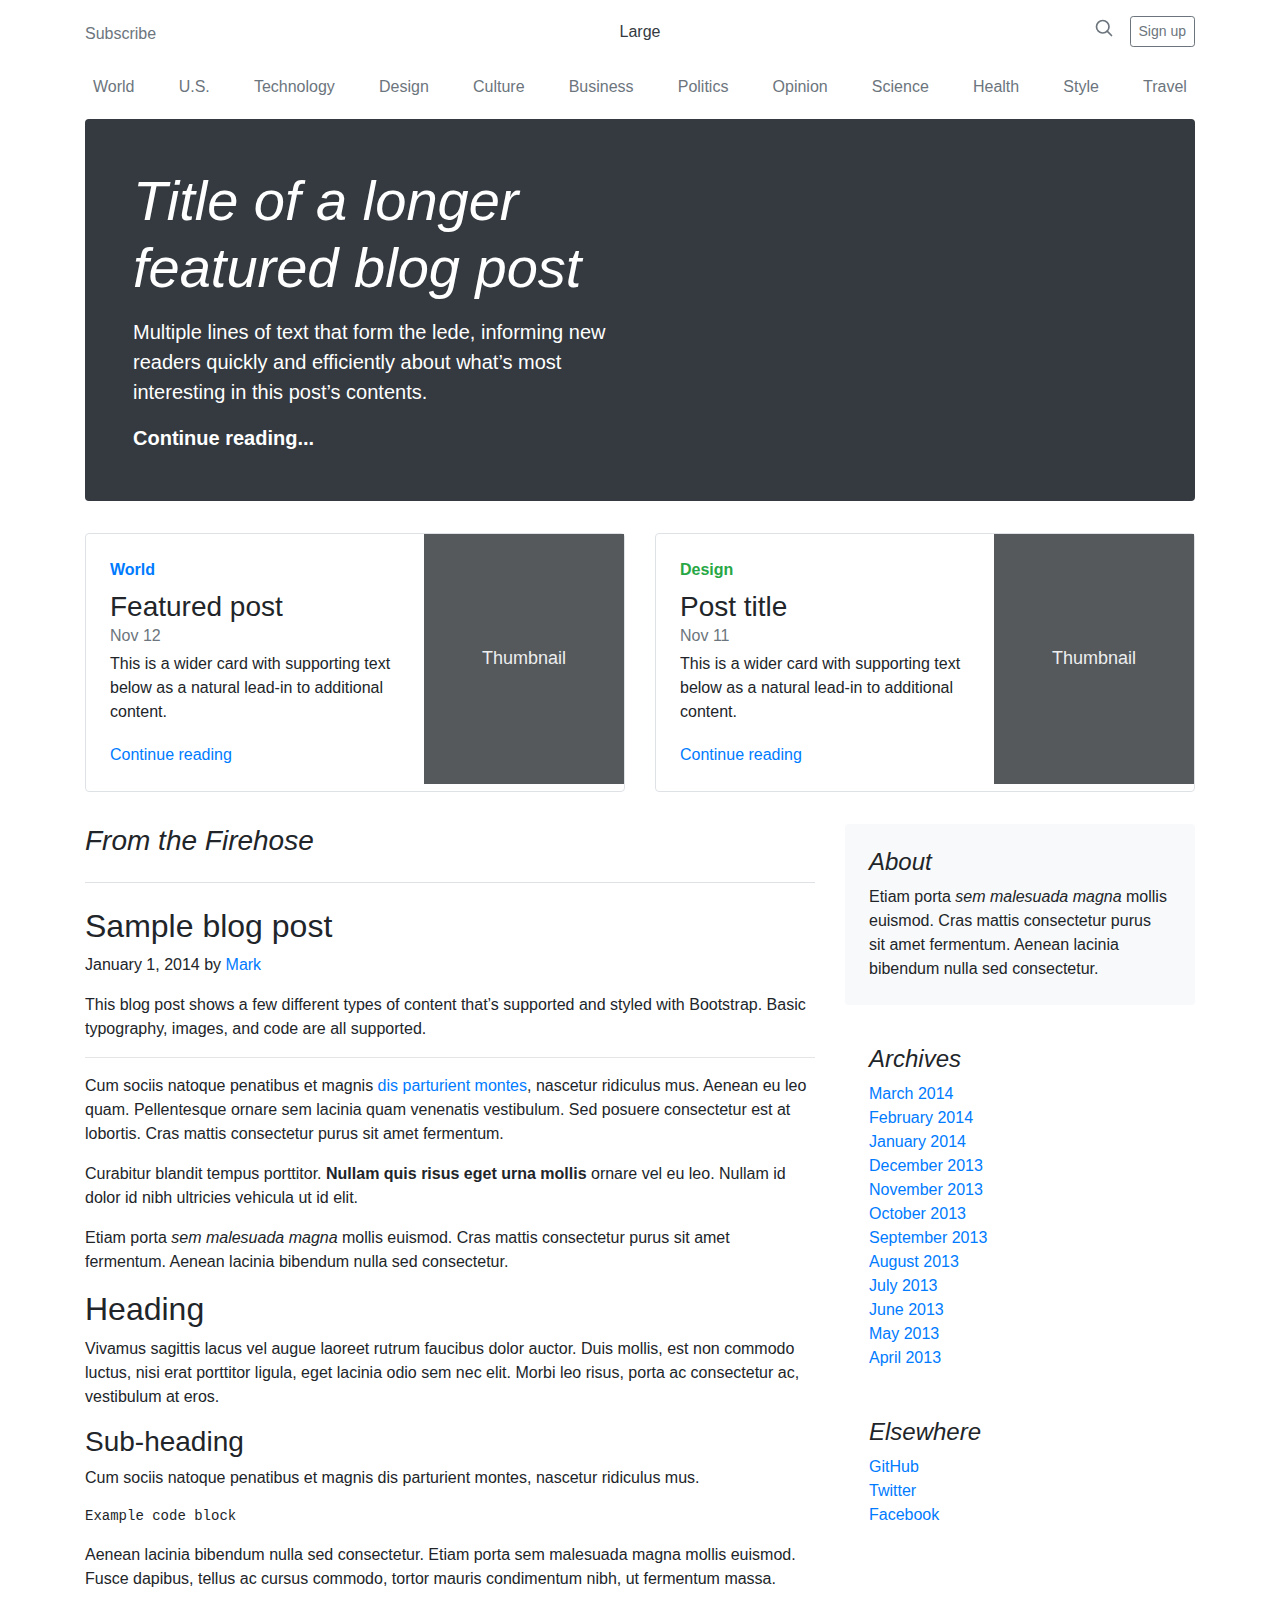
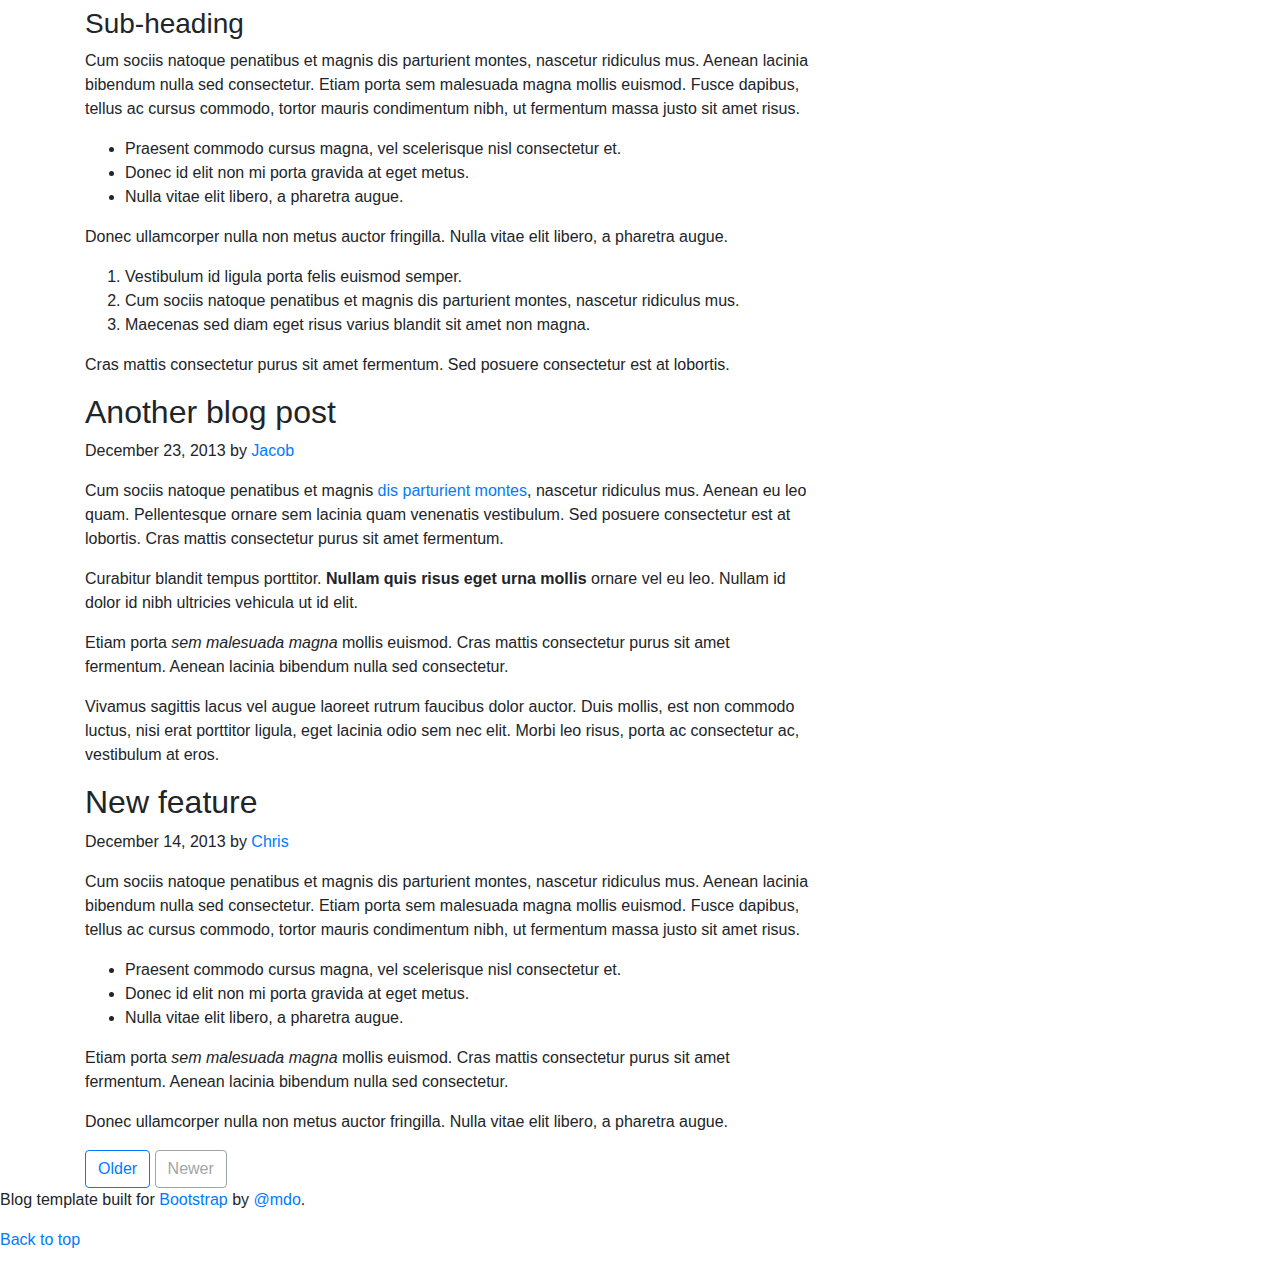
==== city-blog.html @ e00e7c24 "Update city-blog.html" ====
<!doctype html>
<html lang="en">
  <head>
    <meta charset="utf-8">
    <meta name="viewport" content="width=device-width, initial-scale=1, shrink-to-fit=no">
    <meta name="description" content="">
    <meta name="author" content="Mark Otto, Jacob Thornton, and Bootstrap contributors">
    <meta name="generator" content="Jekyll v4.0.1">
    <title>Blog Template · Bootstrap</title>

    <link rel="stylesheet" href="https://maxcdn.bootstrapcdn.com/bootstrap/4.0.0/css/bootstrap.min.css" integrity="sha384-Gn5384xqQ1aoWXA+058RXPxPg6fy4IWvTNh0E263XmFcJlSAwiGgFAW/dAiS6JXm" crossorigin="anonymous">
    <link rel="stylesheet" href="https://cdnjs.cloudflare.com/ajax/libs/font-awesome/4.7.0/css/font-awesome.min.css">
    <!-- Bootstrap core CSS -->
<link href="/docs/4.5/dist/css/bootstrap.min.css" rel="stylesheet" integrity="sha384-9aIt2nRpC12Uk9gS9baDl411NQApFmC26EwAOH8WgZl5MYYxFfc+NcPb1dKGj7Sk" crossorigin="anonymous">

    <!-- Favicons -->
<link rel="apple-touch-icon" href="/docs/4.5/assets/img/favicons/apple-touch-icon.png" sizes="180x180">
<link rel="icon" href="/docs/4.5/assets/img/favicons/favicon-32x32.png" sizes="32x32" type="image/png">
<link rel="icon" href="/docs/4.5/assets/img/favicons/favicon-16x16.png" sizes="16x16" type="image/png">
<link rel="manifest" href="/docs/4.5/assets/img/favicons/manifest.json">
<link rel="mask-icon" href="/docs/4.5/assets/img/favicons/safari-pinned-tab.svg" color="#563d7c">
<link rel="icon" href="/docs/4.5/assets/img/favicons/favicon.ico">
<meta name="msapplication-config" content="/docs/4.5/assets/img/favicons/browserconfig.xml">
<meta name="theme-color" content="#563d7c">


    <style>
      .bd-placeholder-img {
        font-size: 1.125rem;
        text-anchor: middle;
        -webkit-user-select: none;
        -moz-user-select: none;
        -ms-user-select: none;
        user-select: none;
      }

      @media (min-width: 768px) {
        .bd-placeholder-img-lg {
          font-size: 3.5rem;
        }
      }
    </style>
    <!-- Custom styles for this template -->
    <link href="https://fonts.googleapis.com/css?family=Playfair+Display:700,900" rel="stylesheet">
  </head>

  <body>
    <div class="container">
  <header class="blog-header py-3">
    <div class="row flex-nowrap justify-content-between align-items-center">
      <div class="col-4 pt-1">
        <a class="text-muted" href="#">Subscribe</a>
      </div>
      <div class="col-4 text-center">
        <a class="blog-header-logo text-dark" href="#">Large</a>
      </div>
      <div class="col-4 d-flex justify-content-end align-items-center">
        <a class="text-muted" href="#" aria-label="Search">
          <svg xmlns="http://www.w3.org/2000/svg" width="20" height="20" fill="none" stroke="currentColor" stroke-linecap="round" stroke-linejoin="round" stroke-width="2" class="mx-3" role="img" viewBox="0 0 24 24" focusable="false"><title>Search</title><circle cx="10.5" cy="10.5" r="7.5"/><path d="M21 21l-5.2-5.2"/></svg>
        </a>
        <a class="btn btn-sm btn-outline-secondary" href="#">Sign up</a>
      </div>
    </div>
  </header>

  <div class="nav-scroller py-1 mb-2">
    <nav class="nav d-flex justify-content-between">
      <a class="p-2 text-muted" href="#">World</a>
      <a class="p-2 text-muted" href="#">U.S.</a>
      <a class="p-2 text-muted" href="#">Technology</a>
      <a class="p-2 text-muted" href="#">Design</a>
      <a class="p-2 text-muted" href="#">Culture</a>
      <a class="p-2 text-muted" href="#">Business</a>
      <a class="p-2 text-muted" href="#">Politics</a>
      <a class="p-2 text-muted" href="#">Opinion</a>
      <a class="p-2 text-muted" href="#">Science</a>
      <a class="p-2 text-muted" href="#">Health</a>
      <a class="p-2 text-muted" href="#">Style</a>
      <a class="p-2 text-muted" href="#">Travel</a>
    </nav>
  </div>

  <div class="jumbotron p-4 p-md-5 text-white rounded bg-dark">
    <div class="col-md-6 px-0">
      <h1 class="display-4 font-italic">Title of a longer featured blog post</h1>
      <p class="lead my-3">Multiple lines of text that form the lede, informing new readers quickly and efficiently about what’s most interesting in this post’s contents.</p>
      <p class="lead mb-0"><a href="#" class="text-white font-weight-bold">Continue reading...</a></p>
    </div>
  </div>

  <div class="row mb-2">
    <div class="col-md-6">
      <div class="row no-gutters border rounded overflow-hidden flex-md-row mb-4 shadow-sm h-md-250 position-relative">
        <div class="col p-4 d-flex flex-column position-static">
          <strong class="d-inline-block mb-2 text-primary">World</strong>
          <h3 class="mb-0">Featured post</h3>
          <div class="mb-1 text-muted">Nov 12</div>
          <p class="card-text mb-auto">This is a wider card with supporting text below as a natural lead-in to additional content.</p>
          <a href="#" class="stretched-link">Continue reading</a>
        </div>
        <div class="col-auto d-none d-lg-block">
          <svg class="bd-placeholder-img" width="200" height="250" xmlns="http://www.w3.org/2000/svg" preserveAspectRatio="xMidYMid slice" focusable="false" role="img" aria-label="Placeholder: Thumbnail"><title>Placeholder</title><rect width="100%" height="100%" fill="#55595c"/><text x="50%" y="50%" fill="#eceeef" dy=".3em">Thumbnail</text></svg>
        </div>
      </div>
    </div>
    <div class="col-md-6">
      <div class="row no-gutters border rounded overflow-hidden flex-md-row mb-4 shadow-sm h-md-250 position-relative">
        <div class="col p-4 d-flex flex-column position-static">
          <strong class="d-inline-block mb-2 text-success">Design</strong>
          <h3 class="mb-0">Post title</h3>
          <div class="mb-1 text-muted">Nov 11</div>
          <p class="mb-auto">This is a wider card with supporting text below as a natural lead-in to additional content.</p>
          <a href="#" class="stretched-link">Continue reading</a>
        </div>
        <div class="col-auto d-none d-lg-block">
          <svg class="bd-placeholder-img" width="200" height="250" xmlns="http://www.w3.org/2000/svg" preserveAspectRatio="xMidYMid slice" focusable="false" role="img" aria-label="Placeholder: Thumbnail"><title>Placeholder</title><rect width="100%" height="100%" fill="#55595c"/><text x="50%" y="50%" fill="#eceeef" dy=".3em">Thumbnail</text></svg>
        </div>
      </div>
    </div>
  </div>
</div>

<main role="main" class="container">
  <div class="row">
    <div class="col-md-8 blog-main">
      <h3 class="pb-4 mb-4 font-italic border-bottom">
        From the Firehose
      </h3>

      <div class="blog-post">
        <h2 class="blog-post-title">Sample blog post</h2>
        <p class="blog-post-meta">January 1, 2014 by <a href="#">Mark</a></p>

        <p>This blog post shows a few different types of content that’s supported and styled with Bootstrap. Basic typography, images, and code are all supported.</p>
        <hr>
        <p>Cum sociis natoque penatibus et magnis <a href="#">dis parturient montes</a>, nascetur ridiculus mus. Aenean eu leo quam. Pellentesque ornare sem lacinia quam venenatis vestibulum. Sed posuere consectetur est at lobortis. Cras mattis consectetur purus sit amet fermentum.</p>
        <blockquote>
          <p>Curabitur blandit tempus porttitor. <strong>Nullam quis risus eget urna mollis</strong> ornare vel eu leo. Nullam id dolor id nibh ultricies vehicula ut id elit.</p>
        </blockquote>
        <p>Etiam porta <em>sem malesuada magna</em> mollis euismod. Cras mattis consectetur purus sit amet fermentum. Aenean lacinia bibendum nulla sed consectetur.</p>
        <h2>Heading</h2>
        <p>Vivamus sagittis lacus vel augue laoreet rutrum faucibus dolor auctor. Duis mollis, est non commodo luctus, nisi erat porttitor ligula, eget lacinia odio sem nec elit. Morbi leo risus, porta ac consectetur ac, vestibulum at eros.</p>
        <h3>Sub-heading</h3>
        <p>Cum sociis natoque penatibus et magnis dis parturient montes, nascetur ridiculus mus.</p>
        <pre><code>Example code block</code></pre>
        <p>Aenean lacinia bibendum nulla sed consectetur. Etiam porta sem malesuada magna mollis euismod. Fusce dapibus, tellus ac cursus commodo, tortor mauris condimentum nibh, ut fermentum massa.</p>
        <h3>Sub-heading</h3>
        <p>Cum sociis natoque penatibus et magnis dis parturient montes, nascetur ridiculus mus. Aenean lacinia bibendum nulla sed consectetur. Etiam porta sem malesuada magna mollis euismod. Fusce dapibus, tellus ac cursus commodo, tortor mauris condimentum nibh, ut fermentum massa justo sit amet risus.</p>
        <ul>
          <li>Praesent commodo cursus magna, vel scelerisque nisl consectetur et.</li>
          <li>Donec id elit non mi porta gravida at eget metus.</li>
          <li>Nulla vitae elit libero, a pharetra augue.</li>
        </ul>
        <p>Donec ullamcorper nulla non metus auctor fringilla. Nulla vitae elit libero, a pharetra augue.</p>
        <ol>
          <li>Vestibulum id ligula porta felis euismod semper.</li>
          <li>Cum sociis natoque penatibus et magnis dis parturient montes, nascetur ridiculus mus.</li>
          <li>Maecenas sed diam eget risus varius blandit sit amet non magna.</li>
        </ol>
        <p>Cras mattis consectetur purus sit amet fermentum. Sed posuere consectetur est at lobortis.</p>
      </div><!-- /.blog-post -->

      <div class="blog-post">
        <h2 class="blog-post-title">Another blog post</h2>
        <p class="blog-post-meta">December 23, 2013 by <a href="#">Jacob</a></p>

        <p>Cum sociis natoque penatibus et magnis <a href="#">dis parturient montes</a>, nascetur ridiculus mus. Aenean eu leo quam. Pellentesque ornare sem lacinia quam venenatis vestibulum. Sed posuere consectetur est at lobortis. Cras mattis consectetur purus sit amet fermentum.</p>
        <blockquote>
          <p>Curabitur blandit tempus porttitor. <strong>Nullam quis risus eget urna mollis</strong> ornare vel eu leo. Nullam id dolor id nibh ultricies vehicula ut id elit.</p>
        </blockquote>
        <p>Etiam porta <em>sem malesuada magna</em> mollis euismod. Cras mattis consectetur purus sit amet fermentum. Aenean lacinia bibendum nulla sed consectetur.</p>
        <p>Vivamus sagittis lacus vel augue laoreet rutrum faucibus dolor auctor. Duis mollis, est non commodo luctus, nisi erat porttitor ligula, eget lacinia odio sem nec elit. Morbi leo risus, porta ac consectetur ac, vestibulum at eros.</p>
      </div><!-- /.blog-post -->

      <div class="blog-post">
        <h2 class="blog-post-title">New feature</h2>
        <p class="blog-post-meta">December 14, 2013 by <a href="#">Chris</a></p>

        <p>Cum sociis natoque penatibus et magnis dis parturient montes, nascetur ridiculus mus. Aenean lacinia bibendum nulla sed consectetur. Etiam porta sem malesuada magna mollis euismod. Fusce dapibus, tellus ac cursus commodo, tortor mauris condimentum nibh, ut fermentum massa justo sit amet risus.</p>
        <ul>
          <li>Praesent commodo cursus magna, vel scelerisque nisl consectetur et.</li>
          <li>Donec id elit non mi porta gravida at eget metus.</li>
          <li>Nulla vitae elit libero, a pharetra augue.</li>
        </ul>
        <p>Etiam porta <em>sem malesuada magna</em> mollis euismod. Cras mattis consectetur purus sit amet fermentum. Aenean lacinia bibendum nulla sed consectetur.</p>
        <p>Donec ullamcorper nulla non metus auctor fringilla. Nulla vitae elit libero, a pharetra augue.</p>
      </div><!-- /.blog-post -->

      <nav class="blog-pagination">
        <a class="btn btn-outline-primary" href="#">Older</a>
        <a class="btn btn-outline-secondary disabled" href="#" tabindex="-1" aria-disabled="true">Newer</a>
      </nav>

    </div><!-- /.blog-main -->

    <aside class="col-md-4 blog-sidebar">
      <div class="p-4 mb-3 bg-light rounded">
        <h4 class="font-italic">About</h4>
        <p class="mb-0">Etiam porta <em>sem malesuada magna</em> mollis euismod. Cras mattis consectetur purus sit amet fermentum. Aenean lacinia bibendum nulla sed consectetur.</p>
      </div>

      <div class="p-4">
        <h4 class="font-italic">Archives</h4>
        <ol class="list-unstyled mb-0">
          <li><a href="#">March 2014</a></li>
          <li><a href="#">February 2014</a></li>
          <li><a href="#">January 2014</a></li>
          <li><a href="#">December 2013</a></li>
          <li><a href="#">November 2013</a></li>
          <li><a href="#">October 2013</a></li>
          <li><a href="#">September 2013</a></li>
          <li><a href="#">August 2013</a></li>
          <li><a href="#">July 2013</a></li>
          <li><a href="#">June 2013</a></li>
          <li><a href="#">May 2013</a></li>
          <li><a href="#">April 2013</a></li>
        </ol>
      </div>

      <div class="p-4">
        <h4 class="font-italic">Elsewhere</h4>
        <ol class="list-unstyled">
          <li><a href="#">GitHub</a></li>
          <li><a href="#">Twitter</a></li>
          <li><a href="#">Facebook</a></li>
        </ol>
      </div>
    </aside><!-- /.blog-sidebar -->

  </div><!-- /.row -->

</main><!-- /.container -->

<footer class="blog-footer">
  <p>Blog template built for <a href="https://getbootstrap.com/">Bootstrap</a> by <a href="https://twitter.com/mdo">@mdo</a>.</p>
  <p>
    <a href="#">Back to top</a>
  </p>
</footer>
</body>
</html>
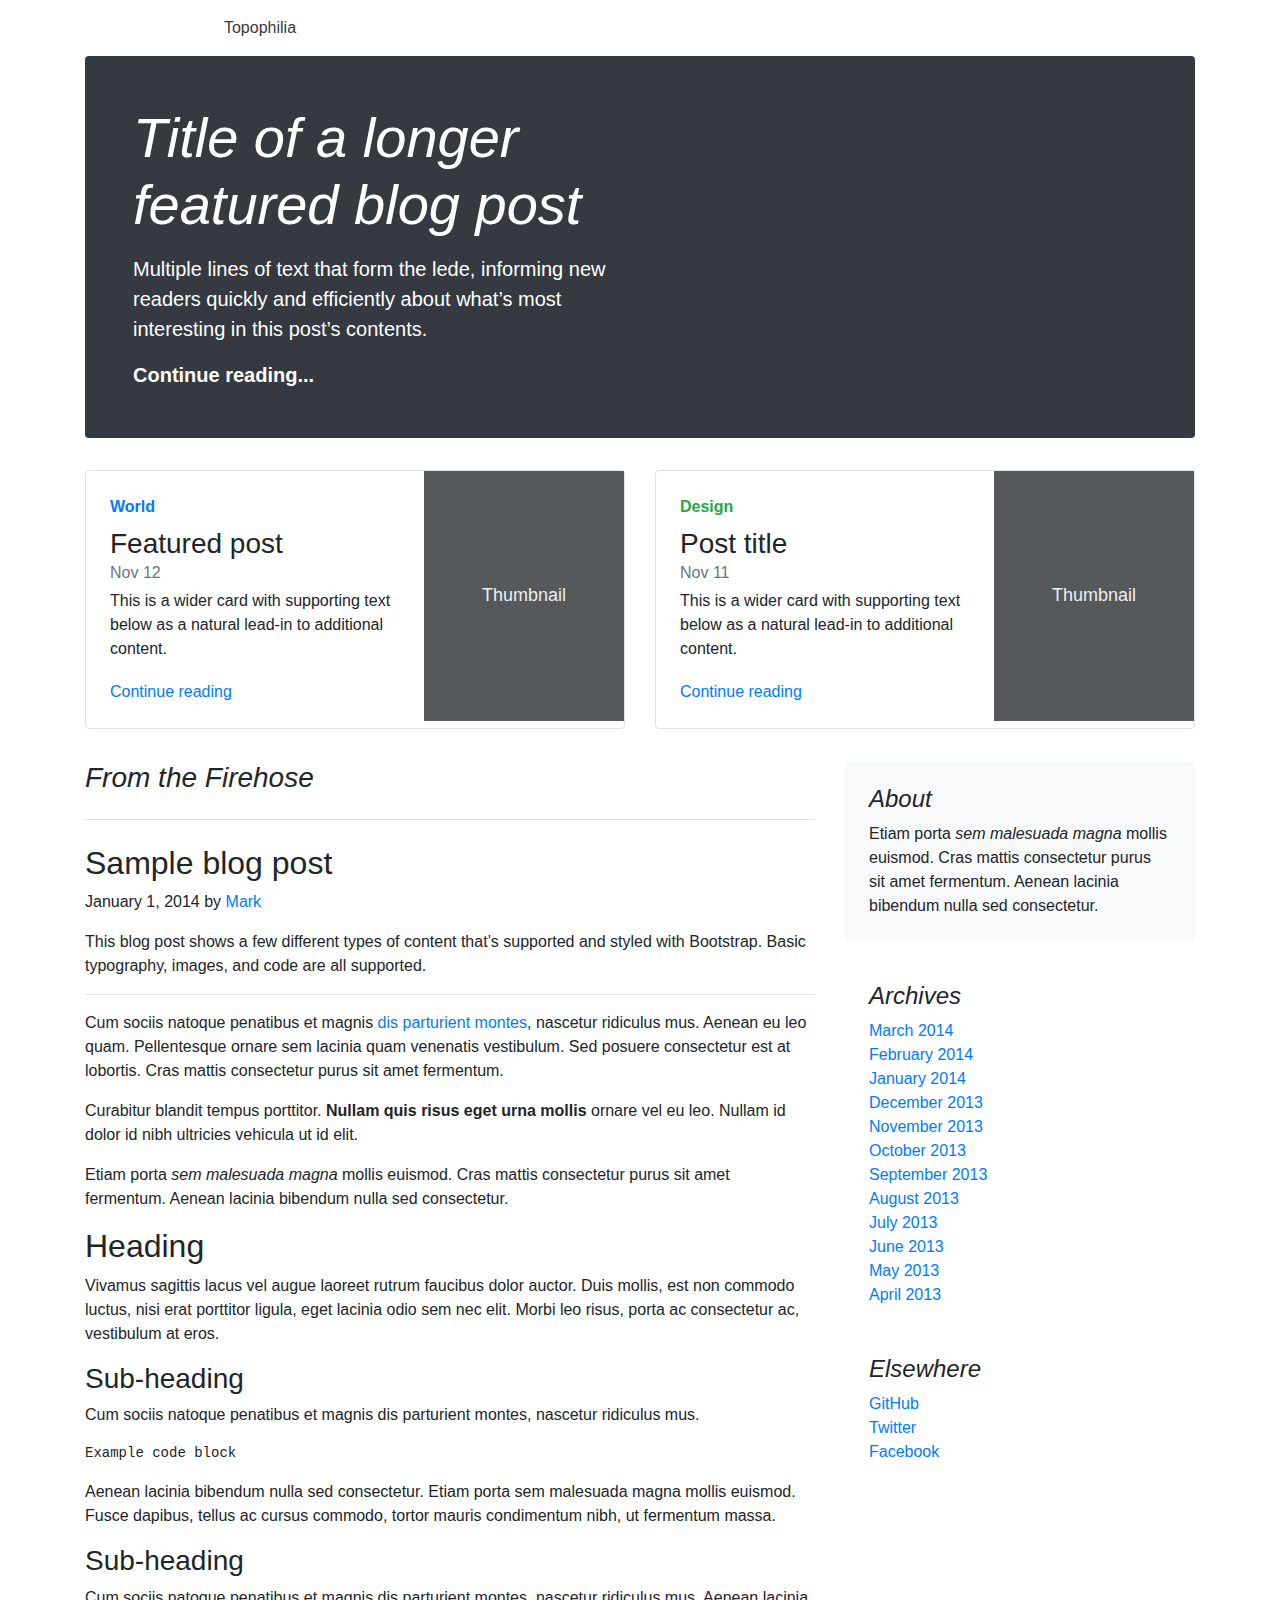
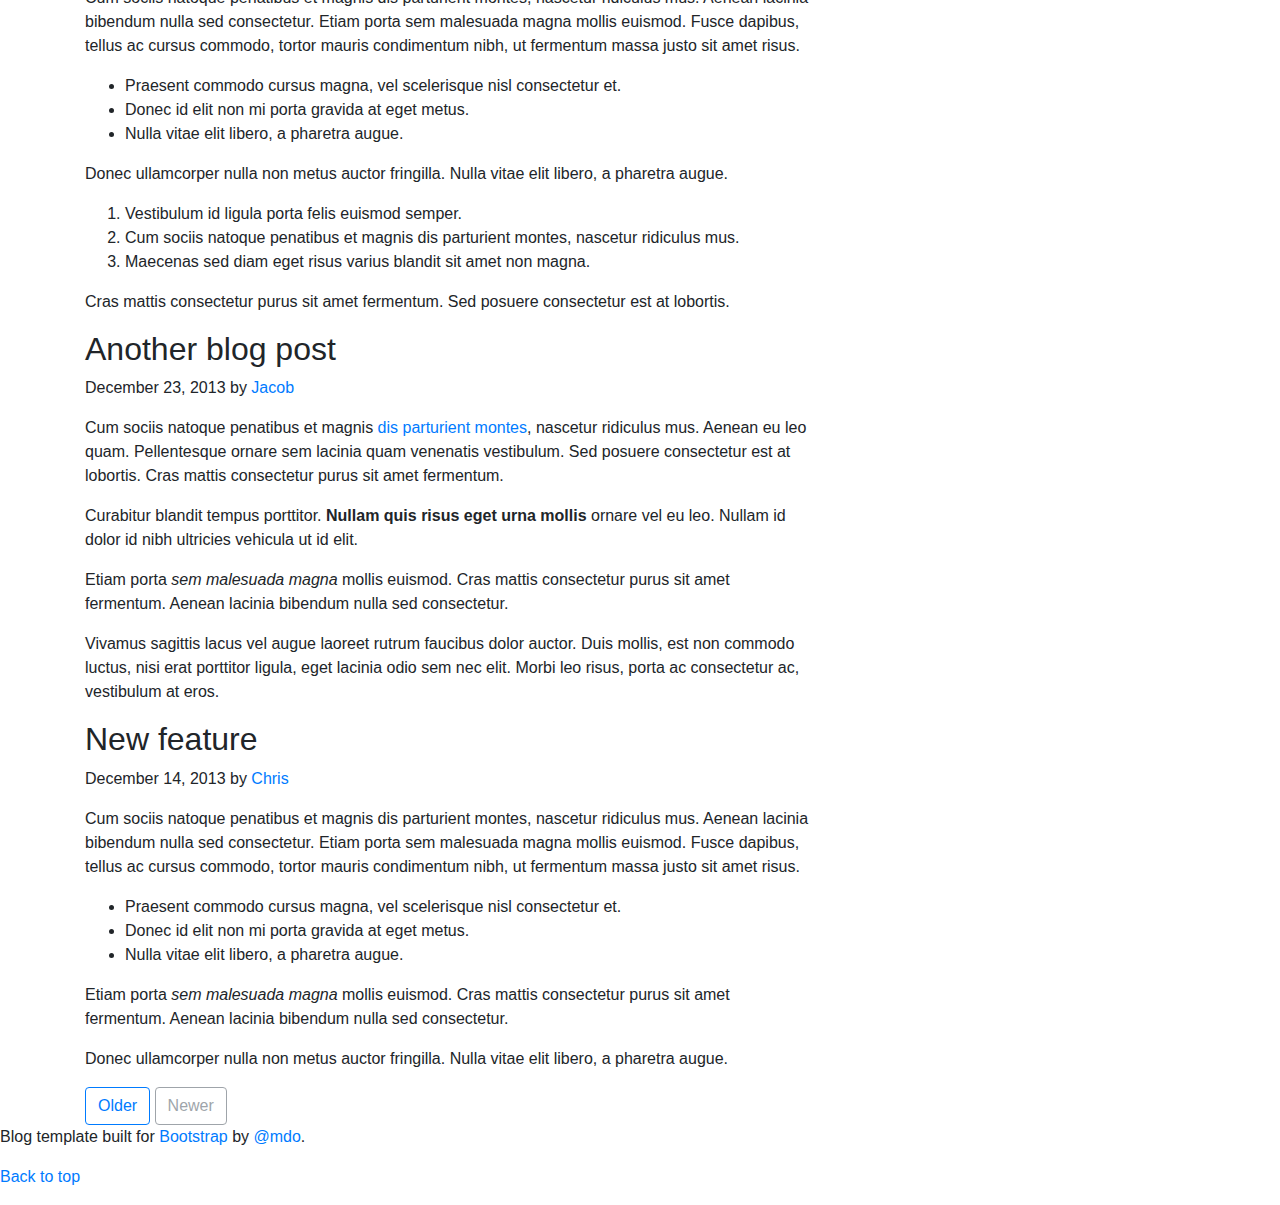
==== commit ca3de6cd: "Update city-blog.html" ====
--- a/city-blog.html
+++ b/city-blog.html
@@ -7,22 +7,21 @@
     <meta name="description" content="">
     <meta name="author" content="Mark Otto, Jacob Thornton, and Bootstrap contributors">
     <meta name="generator" content="Jekyll v4.0.1">
-    <title>Blog Template · Bootstrap</title>
+    <title>Micah's Blog</title>
 
     <link rel="stylesheet" href="https://maxcdn.bootstrapcdn.com/bootstrap/4.0.0/css/bootstrap.min.css" integrity="sha384-Gn5384xqQ1aoWXA+058RXPxPg6fy4IWvTNh0E263XmFcJlSAwiGgFAW/dAiS6JXm" crossorigin="anonymous">
     <link rel="stylesheet" href="https://cdnjs.cloudflare.com/ajax/libs/font-awesome/4.7.0/css/font-awesome.min.css">
-    <!-- Bootstrap core CSS -->
-<link href="/docs/4.5/dist/css/bootstrap.min.css" rel="stylesheet" integrity="sha384-9aIt2nRpC12Uk9gS9baDl411NQApFmC26EwAOH8WgZl5MYYxFfc+NcPb1dKGj7Sk" crossorigin="anonymous">
+    <link rel="stylesheet" href="city-blog.css">
 
     <!-- Favicons -->
-<link rel="apple-touch-icon" href="/docs/4.5/assets/img/favicons/apple-touch-icon.png" sizes="180x180">
-<link rel="icon" href="/docs/4.5/assets/img/favicons/favicon-32x32.png" sizes="32x32" type="image/png">
-<link rel="icon" href="/docs/4.5/assets/img/favicons/favicon-16x16.png" sizes="16x16" type="image/png">
-<link rel="manifest" href="/docs/4.5/assets/img/favicons/manifest.json">
-<link rel="mask-icon" href="/docs/4.5/assets/img/favicons/safari-pinned-tab.svg" color="#563d7c">
-<link rel="icon" href="/docs/4.5/assets/img/favicons/favicon.ico">
-<meta name="msapplication-config" content="/docs/4.5/assets/img/favicons/browserconfig.xml">
-<meta name="theme-color" content="#563d7c">
+    <link rel="apple-touch-icon" href="/docs/4.5/assets/img/favicons/apple-touch-icon.png" sizes="180x180">
+    <link rel="icon" href="/docs/4.5/assets/img/favicons/favicon-32x32.png" sizes="32x32" type="image/png">
+    <link rel="icon" href="/docs/4.5/assets/img/favicons/favicon-16x16.png" sizes="16x16" type="image/png">
+    <link rel="manifest" href="/docs/4.5/assets/img/favicons/manifest.json">
+    <link rel="mask-icon" href="/docs/4.5/assets/img/favicons/safari-pinned-tab.svg" color="#563d7c">
+    <link rel="icon" href="/docs/4.5/assets/img/favicons/favicon.ico">
+    <meta name="msapplication-config" content="/docs/4.5/assets/img/favicons/browserconfig.xml">
+    <meta name="theme-color" content="#563d7c">
 
 
     <style>
@@ -49,37 +48,11 @@
     <div class="container">
   <header class="blog-header py-3">
     <div class="row flex-nowrap justify-content-between align-items-center">
-      <div class="col-4 pt-1">
-        <a class="text-muted" href="#">Subscribe</a>
-      </div>
       <div class="col-4 text-center">
-        <a class="blog-header-logo text-dark" href="#">Large</a>
-      </div>
-      <div class="col-4 d-flex justify-content-end align-items-center">
-        <a class="text-muted" href="#" aria-label="Search">
-          <svg xmlns="http://www.w3.org/2000/svg" width="20" height="20" fill="none" stroke="currentColor" stroke-linecap="round" stroke-linejoin="round" stroke-width="2" class="mx-3" role="img" viewBox="0 0 24 24" focusable="false"><title>Search</title><circle cx="10.5" cy="10.5" r="7.5"/><path d="M21 21l-5.2-5.2"/></svg>
-        </a>
-        <a class="btn btn-sm btn-outline-secondary" href="#">Sign up</a>
+        <a class="blog-header-logo text-dark header" href="#">Topophilia</a>
       </div>
     </div>
   </header>
-
-  <div class="nav-scroller py-1 mb-2">
-    <nav class="nav d-flex justify-content-between">
-      <a class="p-2 text-muted" href="#">World</a>
-      <a class="p-2 text-muted" href="#">U.S.</a>
-      <a class="p-2 text-muted" href="#">Technology</a>
-      <a class="p-2 text-muted" href="#">Design</a>
-      <a class="p-2 text-muted" href="#">Culture</a>
-      <a class="p-2 text-muted" href="#">Business</a>
-      <a class="p-2 text-muted" href="#">Politics</a>
-      <a class="p-2 text-muted" href="#">Opinion</a>
-      <a class="p-2 text-muted" href="#">Science</a>
-      <a class="p-2 text-muted" href="#">Health</a>
-      <a class="p-2 text-muted" href="#">Style</a>
-      <a class="p-2 text-muted" href="#">Travel</a>
-    </nav>
-  </div>
 
   <div class="jumbotron p-4 p-md-5 text-white rounded bg-dark">
     <div class="col-md-6 px-0">
